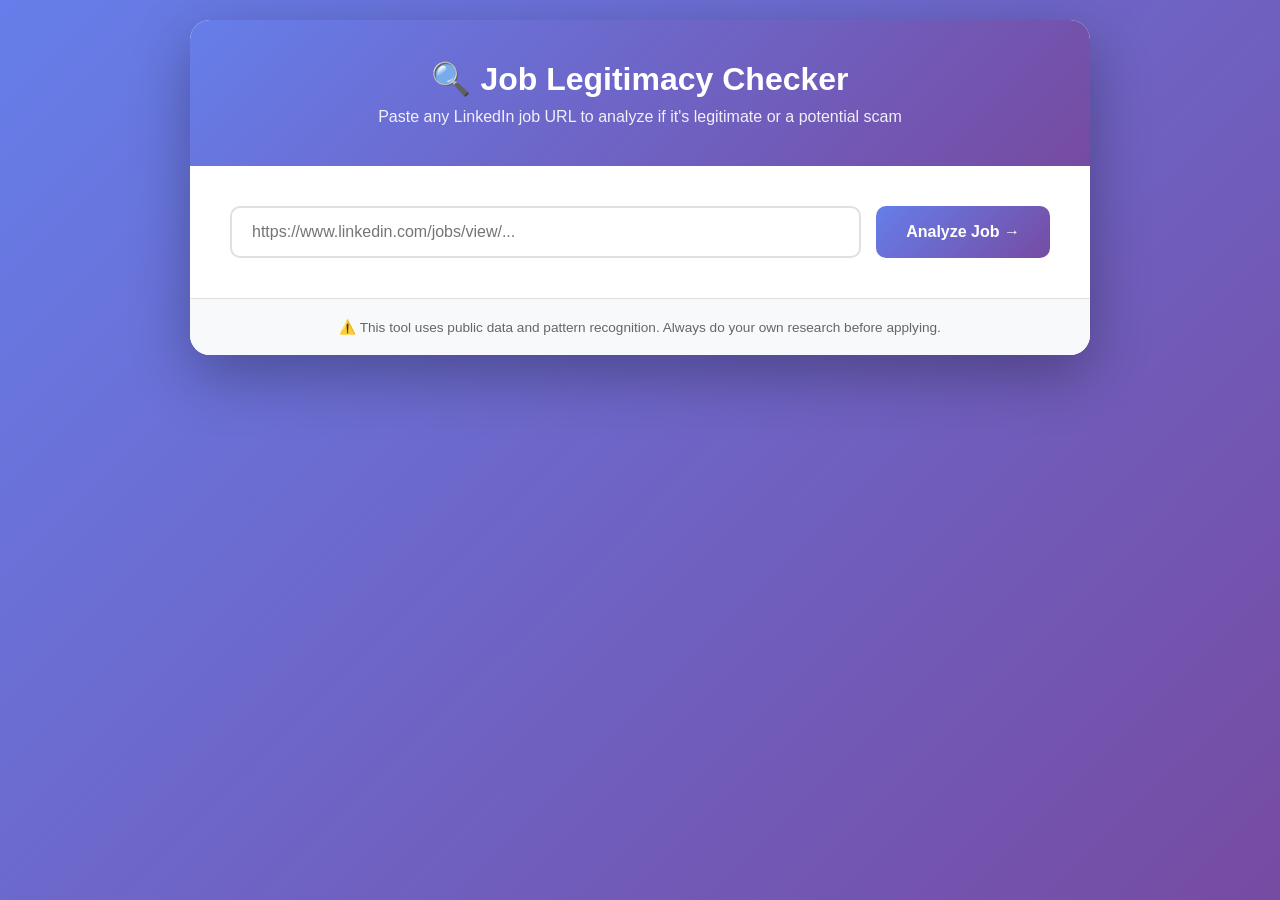
==== index.html @ 1036a0f9 "html" ====
<!DOCTYPE html>
<html lang="en">
<head>
    <meta charset="UTF-8">
    <meta name="viewport" content="width=device-width, initial-scale=1.0">
    <title>Job Legitimacy Checker | Protect Yourself from Scams</title>
    <link rel="stylesheet" href="style.css">
</head>
<body>
    <div class="container">
        <header>
            <h1>🔍 Job Legitimacy Checker</h1>
            <p>Paste any LinkedIn job URL to analyze if it's legitimate or a potential scam</p>
        </header>

        <div class="input-section">
            <input type="url" id="jobUrl" placeholder="https://www.linkedin.com/jobs/view/..." spellcheck="false">
            <button id="analyzeBtn">Analyze Job →</button>
        </div>

        <div id="loading" class="loading hidden">
            <div class="spinner"></div>
            <p>Analyzing job posting...</p>
        </div>

        <div id="results" class="results hidden"></div>

        <footer>
            <p>⚠️ This tool uses public data and pattern recognition. Always do your own research before applying.</p>
        </footer>
    </div>

    <script src="script.js"></script>
</body>
</html>
---- style.css ----
* {
    margin: 0;
    padding: 0;
    box-sizing: border-box;
}

body {
    font-family: -apple-system, BlinkMacSystemFont, 'Segoe UI', Roboto, 'Helvetica Neue', sans-serif;
    background: linear-gradient(135deg, #667eea 0%, #764ba2 100%);
    min-height: 100vh;
    padding: 20px;
}

.container {
    max-width: 900px;
    margin: 0 auto;
    background: white;
    border-radius: 20px;
    box-shadow: 0 20px 60px rgba(0,0,0,0.3);
    overflow: hidden;
}

header {
    background: linear-gradient(135deg, #667eea 0%, #764ba2 100%);
    color: white;
    padding: 40px;
    text-align: center;
}

header h1 {
    font-size: 2rem;
    margin-bottom: 10px;
}

header p {
    opacity: 0.9;
}

.input-section {
    padding: 40px;
    display: flex;
    gap: 15px;
    flex-wrap: wrap;
}

input {
    flex: 1;
    padding: 15px 20px;
    font-size: 1rem;
    border: 2px solid #e0e0e0;
    border-radius: 10px;
}

input:focus {
    outline: none;
    border-color: #667eea;
}

button {
    padding: 15px 30px;
    font-size: 1rem;
    font-weight: 600;
    background: linear-gradient(135deg, #667eea 0%, #764ba2 100%);
    color: white;
    border: none;
    border-radius: 10px;
    cursor: pointer;
}

button:hover {
    transform: translateY(-2px);
}

.loading {
    text-align: center;
    padding: 40px;
    display: none;
}

.spinner {
    width: 50px;
    height: 50px;
    border: 4px solid #f3f3f3;
    border-top: 4px solid #667eea;
    border-radius: 50%;
    animation: spin 1s linear infinite;
    margin: 0 auto 20px;
}

@keyframes spin {
    0% { transform: rotate(0deg); }
    100% { transform: rotate(360deg); }
}

.results {
    padding: 40px;
    border-top: 1px solid #e0e0e0;
    display: none;
}

.result-card {
    border-radius: 15px;
    padding: 20px;
    margin-bottom: 20px;
}

.trust-high {
    background: #d4edda;
    border-left: 5px solid #28a745;
    color: #155724;
}

.trust-medium {
    background: #fff3cd;
    border-left: 5px solid #ffc107;
    color: #856404;
}

.trust-low {
    background: #f8d7da;
    border-left: 5px solid #dc3545;
    color: #721c24;
}

.score-circle {
    width: 120px;
    height: 120px;
    border-radius: 50%;
    display: flex;
    align-items: center;
    justify-content: center;
    font-size: 2.5rem;
    font-weight: bold;
    margin: 20px auto;
    background: white;
    box-shadow: 0 5px 15px rgba(0,0,0,0.1);
}

.section {
    margin: 20px 0;
    padding: 15px;
    background: #f8f9fa;
    border-radius: 10px;
}

.section h3 {
    margin-bottom: 10px;
}

.flag-list {
    list-style: none;
    padding-left: 0;
}

.flag-list li {
    padding: 8px 0;
    border-bottom: 1px solid #e0e0e0;
}

.flag-list li:before {
    content: "⚠️ ";
    margin-right: 10px;
}

.reddit-post {
    padding: 10px;
    margin: 10px 0;
    background: white;
    border-radius: 8px;
    border: 1px solid #e0e0e0;
}

footer {
    background: #f8f9fa;
    padding: 20px;
    text-align: center;
    font-size: 0.85rem;
    color: #666;
    border-top: 1px solid #e0e0e0;
}

.hidden {
    display: none;
}

@media (max-width: 768px) {
    .input-section {
        flex-direction: column;
    }
    
    header h1 {
        font-size: 1.5rem;
    }
}
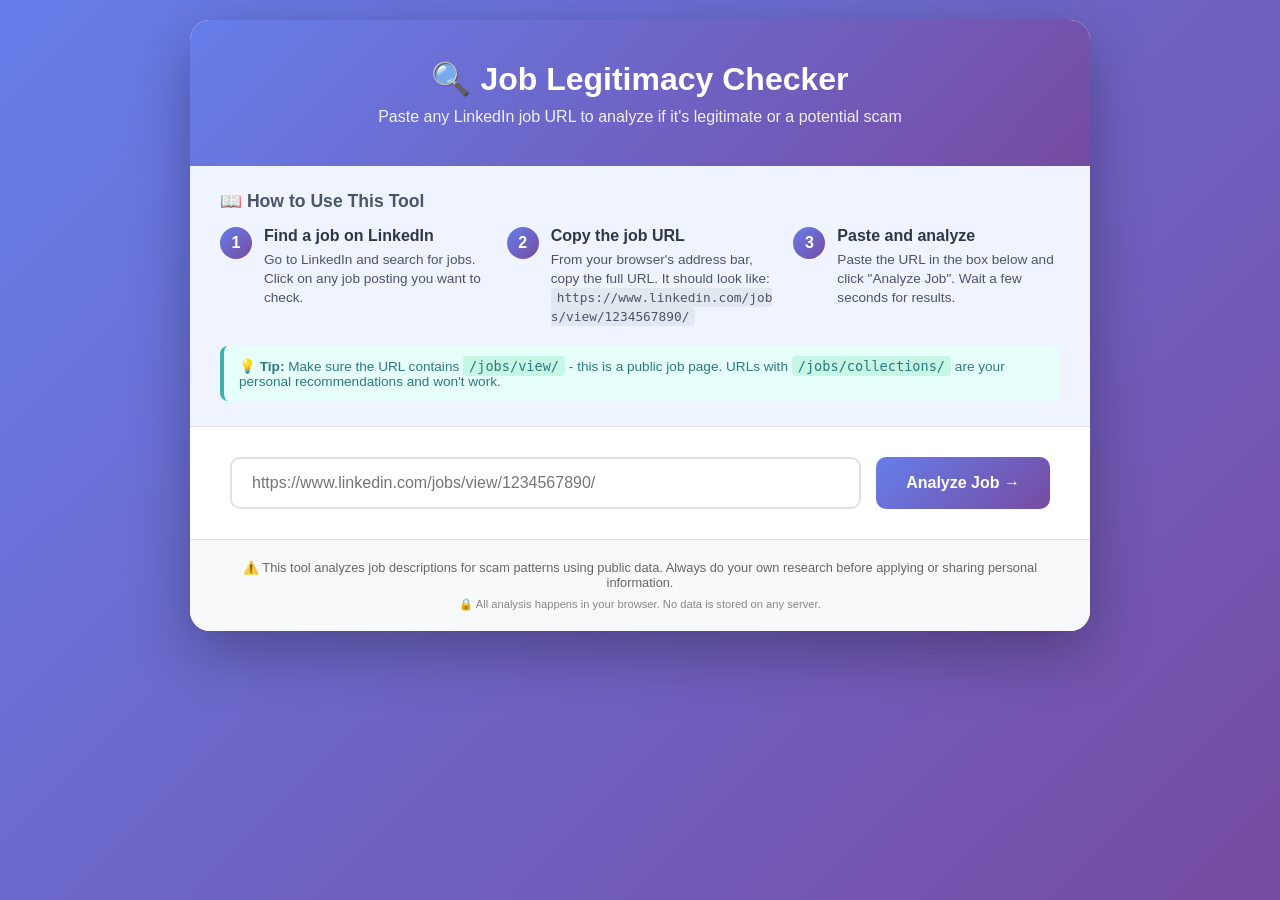
==== commit 49ce82db: "updated html" ====
--- a/index.html
+++ b/index.html
@@ -13,20 +13,55 @@
             <p>Paste any LinkedIn job URL to analyze if it's legitimate or a potential scam</p>
         </header>
 
+        <!-- INSTRUCTIONS SECTION - NEW -->
+        <div class="instructions">
+            <h3>📖 How to Use This Tool</h3>
+            <div class="steps">
+                <div class="step">
+                    <span class="step-number">1</span>
+                    <div class="step-content">
+                        <strong>Find a job on LinkedIn</strong>
+                        <p>Go to LinkedIn and search for jobs. Click on any job posting you want to check.</p>
+                    </div>
+                </div>
+                <div class="step">
+                    <span class="step-number">2</span>
+                    <div class="step-content">
+                        <strong>Copy the job URL</strong>
+                        <p>From your browser's address bar, copy the full URL. It should look like:<br>
+                        <code>https://www.linkedin.com/jobs/view/1234567890/</code></p>
+                    </div>
+                </div>
+                <div class="step">
+                    <span class="step-number">3</span>
+                    <div class="step-content">
+                        <strong>Paste and analyze</strong>
+                        <p>Paste the URL in the box below and click "Analyze Job". Wait a few seconds for results.</p>
+                    </div>
+                </div>
+            </div>
+            <div class="tip">
+                💡 <strong>Tip:</strong> Make sure the URL contains <code>/jobs/view/</code> - this is a public job page. 
+                URLs with <code>/jobs/collections/</code> are your personal recommendations and won't work.
+            </div>
+        </div>
+
         <div class="input-section">
-            <input type="url" id="jobUrl" placeholder="https://www.linkedin.com/jobs/view/..." spellcheck="false">
+            <input type="url" id="jobUrl" placeholder="https://www.linkedin.com/jobs/view/1234567890/" spellcheck="false">
             <button id="analyzeBtn">Analyze Job →</button>
         </div>
 
         <div id="loading" class="loading hidden">
             <div class="spinner"></div>
-            <p>Analyzing job posting...</p>
+            <p>Fetching job details and analyzing...</p>
+            <p class="small-text">This may take 10-15 seconds</p>
         </div>
 
         <div id="results" class="results hidden"></div>
 
         <footer>
-            <p>⚠️ This tool uses public data and pattern recognition. Always do your own research before applying.</p>
+            <p>⚠️ This tool analyzes job descriptions for scam patterns using public data. Always do your own research before applying or sharing personal information.</p>
+            <p class="small-text">🔒 All analysis happens in your browser. No data is stored on any server.</p>
         </footer>
     </div>
 
--- a/style.css
+++ b/style.css
@@ -36,8 +36,88 @@
     opacity: 0.9;
 }
 
+/* INSTRUCTIONS SECTION - NEW */
+.instructions {
+    background: #f0f4ff;
+    padding: 25px 30px;
+    border-bottom: 1px solid #e0e0e0;
+}
+
+.instructions h3 {
+    color: #4a5568;
+    margin-bottom: 15px;
+    font-size: 1.1rem;
+}
+
+.steps {
+    display: flex;
+    flex-wrap: wrap;
+    gap: 20px;
+    margin-bottom: 20px;
+}
+
+.step {
+    flex: 1;
+    min-width: 200px;
+    display: flex;
+    gap: 12px;
+    align-items: flex-start;
+}
+
+.step-number {
+    background: linear-gradient(135deg, #667eea 0%, #764ba2 100%);
+    color: white;
+    width: 32px;
+    height: 32px;
+    border-radius: 50%;
+    display: flex;
+    align-items: center;
+    justify-content: center;
+    font-weight: bold;
+    flex-shrink: 0;
+}
+
+.step-content {
+    flex: 1;
+}
+
+.step-content strong {
+    display: block;
+    margin-bottom: 5px;
+    color: #2d3748;
+}
+
+.step-content p {
+    color: #4a5568;
+    font-size: 0.85rem;
+    line-height: 1.4;
+}
+
+.step-content code {
+    background: #e2e8f0;
+    padding: 2px 6px;
+    border-radius: 4px;
+    font-size: 0.8rem;
+    word-break: break-all;
+}
+
+.tip {
+    background: #e6fffa;
+    border-left: 4px solid #38b2ac;
+    padding: 12px 15px;
+    border-radius: 8px;
+    font-size: 0.85rem;
+    color: #2c7a7b;
+}
+
+.tip code {
+    background: #c6f6e5;
+    padding: 2px 6px;
+    border-radius: 4px;
+}
+
 .input-section {
-    padding: 40px;
+    padding: 30px 40px;
     display: flex;
     gap: 15px;
     flex-wrap: wrap;
@@ -49,11 +129,13 @@
     font-size: 1rem;
     border: 2px solid #e0e0e0;
     border-radius: 10px;
+    transition: all 0.3s;
 }
 
 input:focus {
     outline: none;
     border-color: #667eea;
+    box-shadow: 0 0 0 3px rgba(102, 126, 234, 0.1);
 }
 
 button {
@@ -65,16 +147,17 @@
     border: none;
     border-radius: 10px;
     cursor: pointer;
+    transition: transform 0.2s, box-shadow 0.2s;
 }
 
 button:hover {
     transform: translateY(-2px);
+    box-shadow: 0 5px 15px rgba(102, 126, 234, 0.4);
 }
 
 .loading {
     text-align: center;
     padding: 40px;
-    display: none;
 }
 
 .spinner {
@@ -92,16 +175,27 @@
     100% { transform: rotate(360deg); }
 }
 
+.loading .small-text {
+    font-size: 0.8rem;
+    color: #666;
+    margin-top: 10px;
+}
+
 .results {
     padding: 40px;
     border-top: 1px solid #e0e0e0;
-    display: none;
 }
 
 .result-card {
     border-radius: 15px;
     padding: 20px;
     margin-bottom: 20px;
+    animation: slideIn 0.3s ease;
+}
+
+@keyframes slideIn {
+    from { opacity: 0; transform: translateX(-20px); }
+    to { opacity: 1; transform: translateX(0); }
 }
 
 .trust-high {
@@ -145,6 +239,7 @@
 
 .section h3 {
     margin-bottom: 10px;
+    color: #333;
 }
 
 .flag-list {
@@ -170,13 +265,28 @@
     border: 1px solid #e0e0e0;
 }
 
+.reddit-post a {
+    color: #667eea;
+    text-decoration: none;
+}
+
+.reddit-post a:hover {
+    text-decoration: underline;
+}
+
 footer {
     background: #f8f9fa;
-    padding: 20px;
+    padding: 20px 40px;
     text-align: center;
-    font-size: 0.85rem;
+    font-size: 0.8rem;
     color: #666;
     border-top: 1px solid #e0e0e0;
+}
+
+footer .small-text {
+    margin-top: 8px;
+    font-size: 0.7rem;
+    color: #888;
 }
 
 .hidden {
@@ -186,9 +296,27 @@
 @media (max-width: 768px) {
     .input-section {
         flex-direction: column;
+        padding: 20px;
     }
     
     header h1 {
         font-size: 1.5rem;
     }
+    
+    .results {
+        padding: 20px;
+    }
+    
+    .instructions {
+        padding: 20px;
+    }
+    
+    .steps {
+        flex-direction: column;
+        gap: 15px;
+    }
+    
+    .step {
+        min-width: auto;
+    }
 }
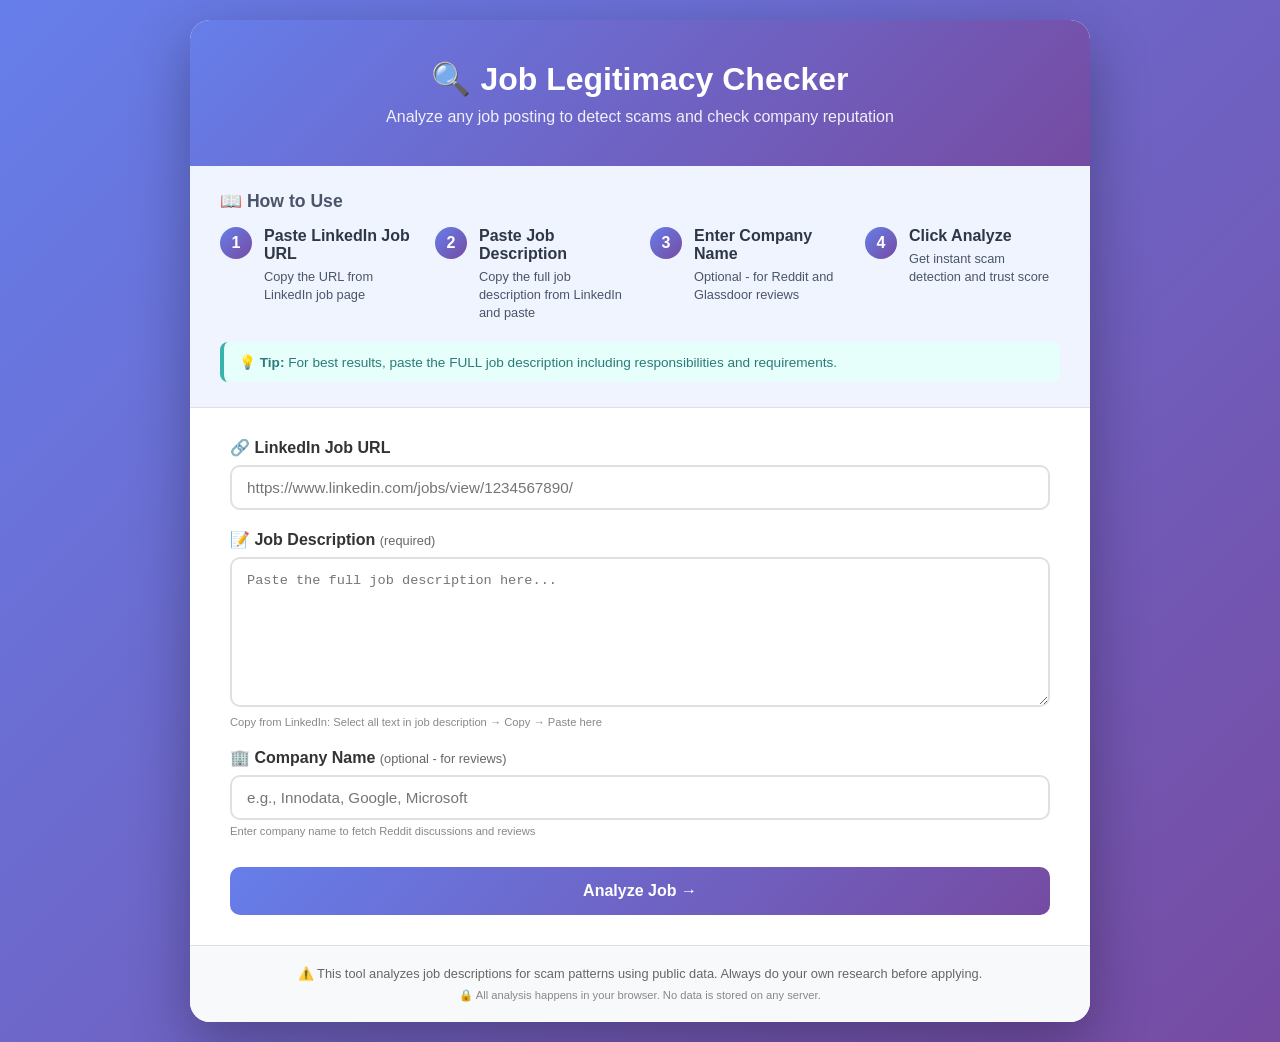
==== commit 7e54774a: "script update" ====
--- a/index.html
+++ b/index.html
@@ -10,57 +10,79 @@
     <div class="container">
         <header>
             <h1>🔍 Job Legitimacy Checker</h1>
-            <p>Paste any LinkedIn job URL to analyze if it's legitimate or a potential scam</p>
+            <p>Analyze any job posting to detect scams and check company reputation</p>
         </header>
 
-        <!-- INSTRUCTIONS SECTION - NEW -->
+        <!-- Instructions -->
         <div class="instructions">
-            <h3>📖 How to Use This Tool</h3>
+            <h3>📖 How to Use</h3>
             <div class="steps">
                 <div class="step">
                     <span class="step-number">1</span>
                     <div class="step-content">
-                        <strong>Find a job on LinkedIn</strong>
-                        <p>Go to LinkedIn and search for jobs. Click on any job posting you want to check.</p>
+                        <strong>Paste LinkedIn Job URL</strong>
+                        <p>Copy the URL from LinkedIn job page</p>
                     </div>
                 </div>
                 <div class="step">
                     <span class="step-number">2</span>
                     <div class="step-content">
-                        <strong>Copy the job URL</strong>
-                        <p>From your browser's address bar, copy the full URL. It should look like:<br>
-                        <code>https://www.linkedin.com/jobs/view/1234567890/</code></p>
+                        <strong>Paste Job Description</strong>
+                        <p>Copy the full job description from LinkedIn and paste</p>
                     </div>
                 </div>
                 <div class="step">
                     <span class="step-number">3</span>
                     <div class="step-content">
-                        <strong>Paste and analyze</strong>
-                        <p>Paste the URL in the box below and click "Analyze Job". Wait a few seconds for results.</p>
+                        <strong>Enter Company Name</strong>
+                        <p>Optional - for Reddit and Glassdoor reviews</p>
+                    </div>
+                </div>
+                <div class="step">
+                    <span class="step-number">4</span>
+                    <div class="step-content">
+                        <strong>Click Analyze</strong>
+                        <p>Get instant scam detection and trust score</p>
                     </div>
                 </div>
             </div>
             <div class="tip">
-                💡 <strong>Tip:</strong> Make sure the URL contains <code>/jobs/view/</code> - this is a public job page. 
-                URLs with <code>/jobs/collections/</code> are your personal recommendations and won't work.
+                💡 <strong>Tip:</strong> For best results, paste the FULL job description including responsibilities and requirements.
             </div>
         </div>
 
+        <!-- Input Form -->
         <div class="input-section">
-            <input type="url" id="jobUrl" placeholder="https://www.linkedin.com/jobs/view/1234567890/" spellcheck="false">
+            <div class="input-group">
+                <label>🔗 LinkedIn Job URL</label>
+                <input type="url" id="jobUrl" placeholder="https://www.linkedin.com/jobs/view/1234567890/" spellcheck="false">
+            </div>
+            
+            <div class="input-group">
+                <label>📝 Job Description <span>(required)</span></label>
+                <textarea id="jobDescription" rows="6" placeholder="Paste the full job description here..."></textarea>
+                <p class="hint">Copy from LinkedIn: Select all text in job description → Copy → Paste here</p>
+            </div>
+            
+            <div class="input-group">
+                <label>🏢 Company Name <span>(optional - for reviews)</span></label>
+                <input type="text" id="companyName" placeholder="e.g., Innodata, Google, Microsoft">
+                <p class="hint">Enter company name to fetch Reddit discussions and reviews</p>
+            </div>
+            
             <button id="analyzeBtn">Analyze Job →</button>
         </div>
 
         <div id="loading" class="loading hidden">
             <div class="spinner"></div>
-            <p>Fetching job details and analyzing...</p>
-            <p class="small-text">This may take 10-15 seconds</p>
+            <p>Analyzing job posting...</p>
+            <p class="small-text">Checking scam patterns and fetching company reputation</p>
         </div>
 
         <div id="results" class="results hidden"></div>
 
         <footer>
-            <p>⚠️ This tool analyzes job descriptions for scam patterns using public data. Always do your own research before applying or sharing personal information.</p>
+            <p>⚠️ This tool analyzes job descriptions for scam patterns using public data. Always do your own research before applying.</p>
             <p class="small-text">🔒 All analysis happens in your browser. No data is stored on any server.</p>
         </footer>
     </div>
--- a/style.css
+++ b/style.css
@@ -36,7 +36,7 @@
     opacity: 0.9;
 }
 
-/* INSTRUCTIONS SECTION - NEW */
+/* Instructions */
 .instructions {
     background: #f0f4ff;
     padding: 25px 30px;
@@ -58,7 +58,7 @@
 
 .step {
     flex: 1;
-    min-width: 200px;
+    min-width: 180px;
     display: flex;
     gap: 12px;
     align-items: flex-start;
@@ -77,10 +77,6 @@
     flex-shrink: 0;
 }
 
-.step-content {
-    flex: 1;
-}
-
 .step-content strong {
     display: block;
     margin-bottom: 5px;
@@ -89,16 +85,8 @@
 
 .step-content p {
     color: #4a5568;
-    font-size: 0.85rem;
+    font-size: 0.8rem;
     line-height: 1.4;
-}
-
-.step-content code {
-    background: #e2e8f0;
-    padding: 2px 6px;
-    border-radius: 4px;
-    font-size: 0.8rem;
-    word-break: break-all;
 }
 
 .tip {
@@ -110,36 +98,60 @@
     color: #2c7a7b;
 }
 
-.tip code {
-    background: #c6f6e5;
-    padding: 2px 6px;
-    border-radius: 4px;
-}
-
+/* Input Section */
 .input-section {
     padding: 30px 40px;
-    display: flex;
-    gap: 15px;
-    flex-wrap: wrap;
-}
-
-input {
-    flex: 1;
-    padding: 15px 20px;
-    font-size: 1rem;
+}
+
+.input-group {
+    margin-bottom: 20px;
+}
+
+.input-group label {
+    display: block;
+    font-weight: 600;
+    margin-bottom: 8px;
+    color: #333;
+}
+
+.input-group label span {
+    font-weight: normal;
+    font-size: 0.8rem;
+    color: #666;
+}
+
+.input-group input, .input-group textarea {
+    width: 100%;
+    padding: 12px 15px;
+    font-size: 0.95rem;
     border: 2px solid #e0e0e0;
     border-radius: 10px;
     transition: all 0.3s;
-}
-
-input:focus {
+    font-family: inherit;
+}
+
+.input-group input:focus, .input-group textarea:focus {
     outline: none;
     border-color: #667eea;
     box-shadow: 0 0 0 3px rgba(102, 126, 234, 0.1);
 }
 
+.input-group textarea {
+    resize: vertical;
+    font-family: monospace;
+    font-size: 0.85rem;
+    line-height: 1.5;
+}
+
+.hint {
+    font-size: 0.7rem;
+    color: #888;
+    margin-top: 5px;
+}
+
 button {
-    padding: 15px 30px;
+    width: 100%;
+    padding: 15px;
     font-size: 1rem;
     font-weight: 600;
     background: linear-gradient(135deg, #667eea 0%, #764ba2 100%);
@@ -148,6 +160,7 @@
     border-radius: 10px;
     cursor: pointer;
     transition: transform 0.2s, box-shadow 0.2s;
+    margin-top: 10px;
 }
 
 button:hover {
@@ -155,6 +168,7 @@
     box-shadow: 0 5px 15px rgba(102, 126, 234, 0.4);
 }
 
+/* Loading */
 .loading {
     text-align: center;
     padding: 40px;
@@ -181,6 +195,7 @@
     margin-top: 10px;
 }
 
+/* Results */
 .results {
     padding: 40px;
     border-top: 1px solid #e0e0e0;
@@ -274,6 +289,21 @@
     text-decoration: underline;
 }
 
+.glassdoor-link {
+    display: inline-block;
+    margin-top: 10px;
+    padding: 8px 15px;
+    background: #0b5b4f;
+    color: white;
+    text-decoration: none;
+    border-radius: 8px;
+    font-size: 0.85rem;
+}
+
+.glassdoor-link:hover {
+    background: #0a4a40;
+}
+
 footer {
     background: #f8f9fa;
     padding: 20px 40px;
@@ -295,16 +325,11 @@
 
 @media (max-width: 768px) {
     .input-section {
-        flex-direction: column;
         padding: 20px;
     }
     
     header h1 {
         font-size: 1.5rem;
-    }
-    
-    .results {
-        padding: 20px;
     }
     
     .instructions {
@@ -315,8 +340,4 @@
         flex-direction: column;
         gap: 15px;
     }
-    
-    .step {
-        min-width: auto;
-    }
 }
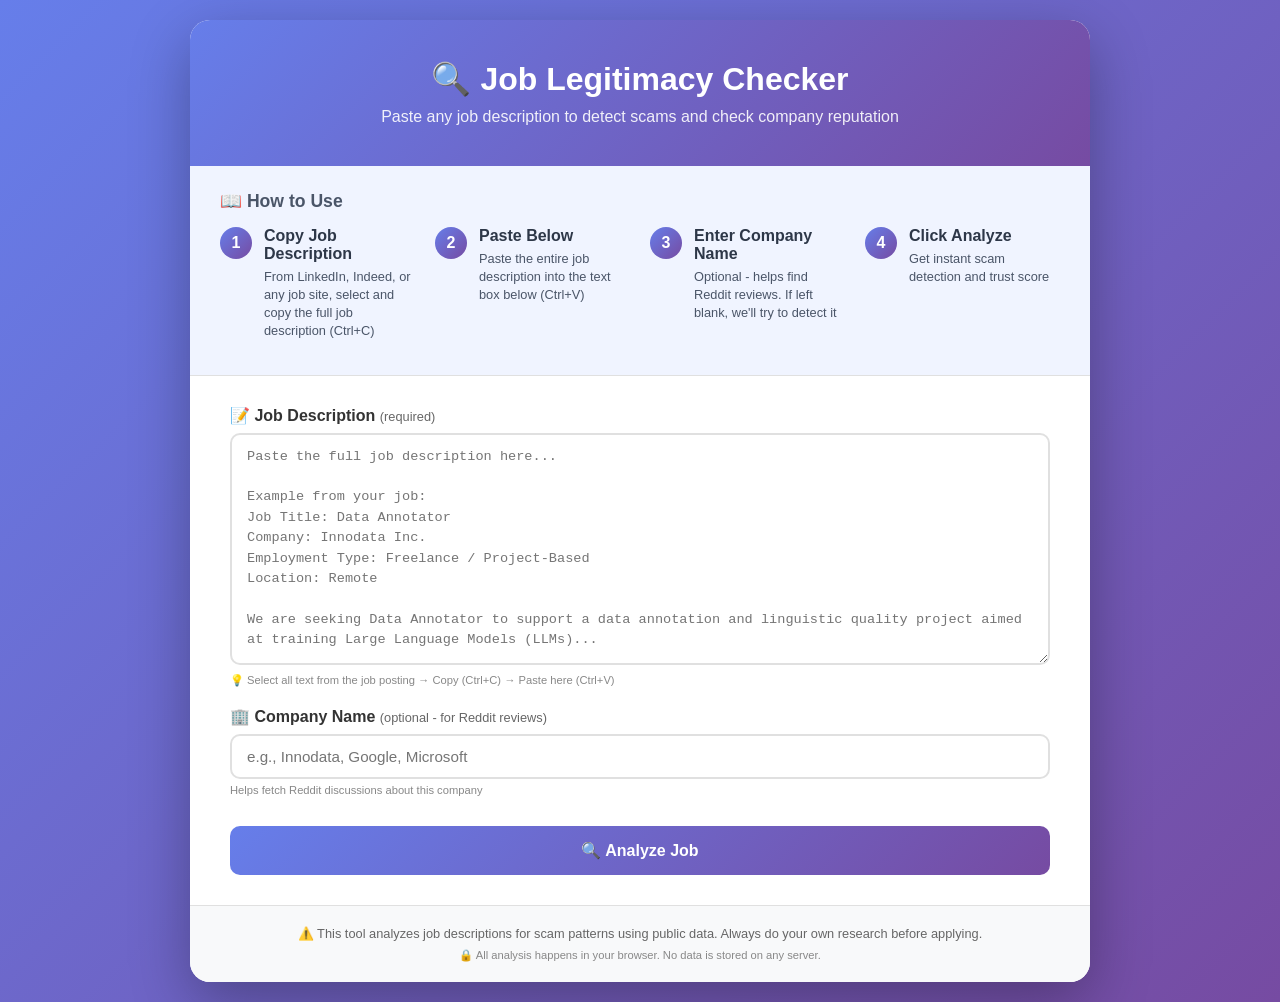
==== commit a13d900b: "script" ====
--- a/index.html
+++ b/index.html
@@ -10,7 +10,7 @@
     <div class="container">
         <header>
             <h1>🔍 Job Legitimacy Checker</h1>
-            <p>Analyze any job posting to detect scams and check company reputation</p>
+            <p>Paste any job description to detect scams and check company reputation</p>
         </header>
 
         <!-- Instructions -->
@@ -20,22 +20,22 @@
                 <div class="step">
                     <span class="step-number">1</span>
                     <div class="step-content">
-                        <strong>Paste LinkedIn Job URL</strong>
-                        <p>Copy the URL from LinkedIn job page</p>
+                        <strong>Copy Job Description</strong>
+                        <p>From LinkedIn, Indeed, or any job site, select and copy the full job description (Ctrl+C)</p>
                     </div>
                 </div>
                 <div class="step">
                     <span class="step-number">2</span>
                     <div class="step-content">
-                        <strong>Paste Job Description</strong>
-                        <p>Copy the full job description from LinkedIn and paste</p>
+                        <strong>Paste Below</strong>
+                        <p>Paste the entire job description into the text box below (Ctrl+V)</p>
                     </div>
                 </div>
                 <div class="step">
                     <span class="step-number">3</span>
                     <div class="step-content">
                         <strong>Enter Company Name</strong>
-                        <p>Optional - for Reddit and Glassdoor reviews</p>
+                        <p>Optional - helps find Reddit reviews. If left blank, we'll try to detect it</p>
                     </div>
                 </div>
                 <div class="step">
@@ -46,36 +46,28 @@
                     </div>
                 </div>
             </div>
-            <div class="tip">
-                💡 <strong>Tip:</strong> For best results, paste the FULL job description including responsibilities and requirements.
-            </div>
         </div>
 
         <!-- Input Form -->
         <div class="input-section">
             <div class="input-group">
-                <label>🔗 LinkedIn Job URL</label>
-                <input type="url" id="jobUrl" placeholder="https://www.linkedin.com/jobs/view/1234567890/" spellcheck="false">
+                <label>📝 Job Description <span>(required)</span></label>
+                <textarea id="jobDescription" rows="10" placeholder="Paste the full job description here...&#10;&#10;Example from your job:&#10;Job Title: Data Annotator&#10;Company: Innodata Inc.&#10;Employment Type: Freelance / Project-Based&#10;Location: Remote&#10;&#10;We are seeking Data Annotator to support a data annotation and linguistic quality project aimed at training Large Language Models (LLMs)..."></textarea>
+                <p class="hint">💡 Select all text from the job posting → Copy (Ctrl+C) → Paste here (Ctrl+V)</p>
             </div>
             
             <div class="input-group">
-                <label>📝 Job Description <span>(required)</span></label>
-                <textarea id="jobDescription" rows="6" placeholder="Paste the full job description here..."></textarea>
-                <p class="hint">Copy from LinkedIn: Select all text in job description → Copy → Paste here</p>
+                <label>🏢 Company Name <span>(optional - for Reddit reviews)</span></label>
+                <input type="text" id="companyName" placeholder="e.g., Innodata, Google, Microsoft">
+                <p class="hint">Helps fetch Reddit discussions about this company</p>
             </div>
             
-            <div class="input-group">
-                <label>🏢 Company Name <span>(optional - for reviews)</span></label>
-                <input type="text" id="companyName" placeholder="e.g., Innodata, Google, Microsoft">
-                <p class="hint">Enter company name to fetch Reddit discussions and reviews</p>
-            </div>
-            
-            <button id="analyzeBtn">Analyze Job →</button>
+            <button id="analyzeBtn">🔍 Analyze Job</button>
         </div>
 
         <div id="loading" class="loading hidden">
             <div class="spinner"></div>
-            <p>Analyzing job posting...</p>
+            <p>Analyzing job description...</p>
             <p class="small-text">Checking scam patterns and fetching company reputation</p>
         </div>
 
--- a/style.css
+++ b/style.css
@@ -36,7 +36,6 @@
     opacity: 0.9;
 }
 
-/* Instructions */
 .instructions {
     background: #f0f4ff;
     padding: 25px 30px;
@@ -53,7 +52,7 @@
     display: flex;
     flex-wrap: wrap;
     gap: 20px;
-    margin-bottom: 20px;
+    margin-bottom: 10px;
 }
 
 .step {
@@ -89,16 +88,6 @@
     line-height: 1.4;
 }
 
-.tip {
-    background: #e6fffa;
-    border-left: 4px solid #38b2ac;
-    padding: 12px 15px;
-    border-radius: 8px;
-    font-size: 0.85rem;
-    color: #2c7a7b;
-}
-
-/* Input Section */
 .input-section {
     padding: 30px 40px;
 }
@@ -168,10 +157,10 @@
     box-shadow: 0 5px 15px rgba(102, 126, 234, 0.4);
 }
 
-/* Loading */
 .loading {
     text-align: center;
     padding: 40px;
+    display: none;
 }
 
 .spinner {
@@ -195,10 +184,10 @@
     margin-top: 10px;
 }
 
-/* Results */
 .results {
     padding: 40px;
     border-top: 1px solid #e0e0e0;
+    display: none;
 }
 
 .result-card {
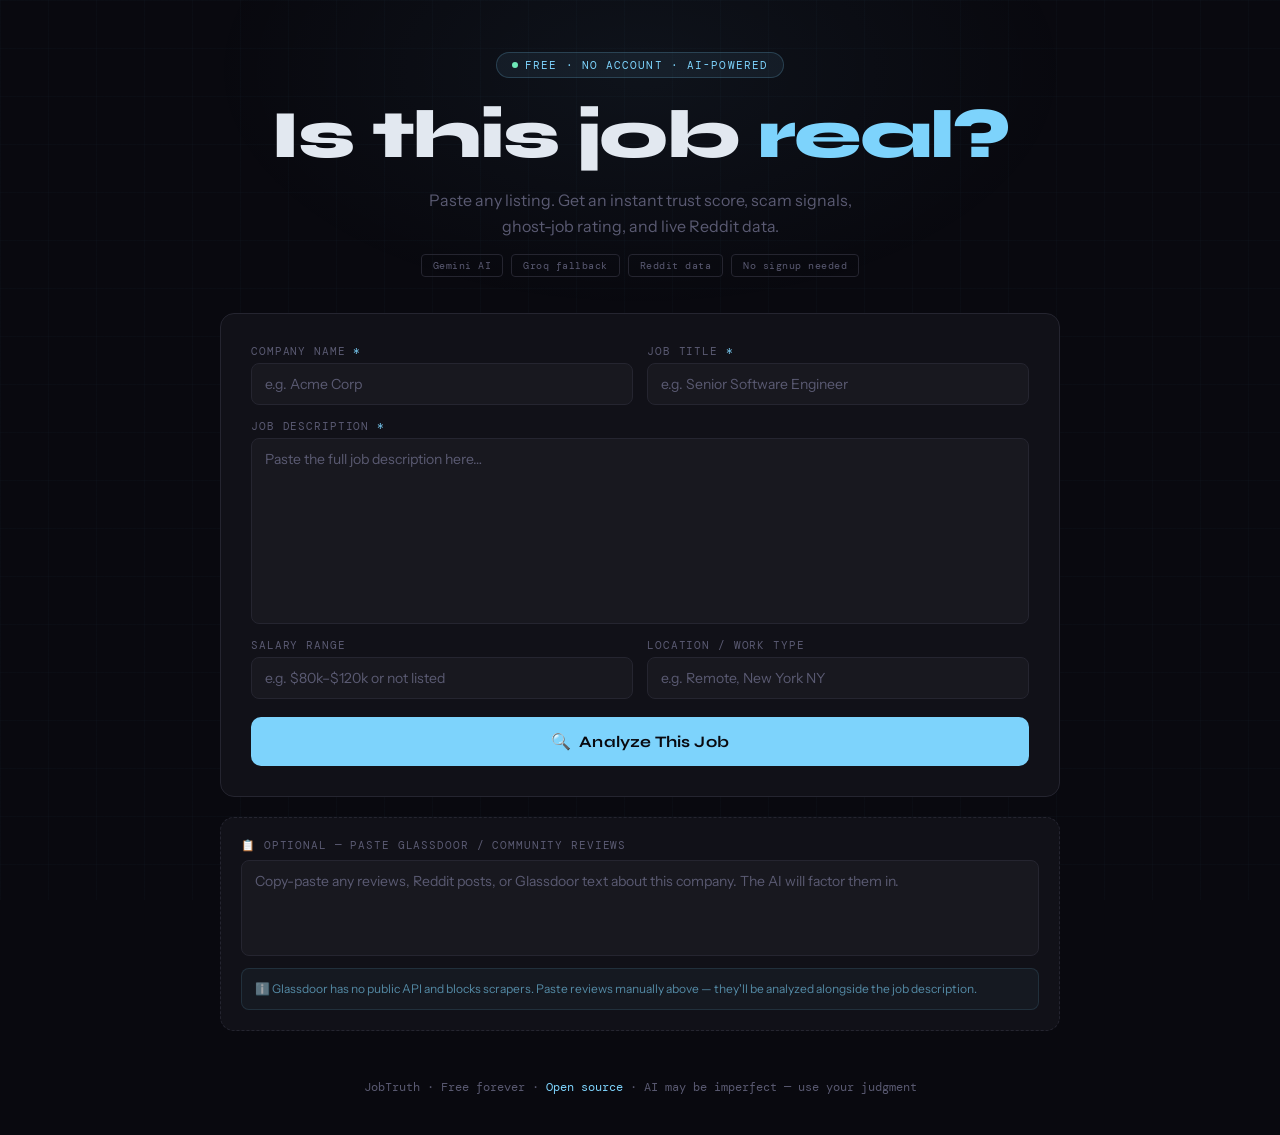
==== commit 33aa65ed: "Update" ====
--- a/index.html
+++ b/index.html
@@ -1,84 +1,783 @@
 <!DOCTYPE html>
 <html lang="en">
 <head>
-    <meta charset="UTF-8">
-    <meta name="viewport" content="width=device-width, initial-scale=1.0">
-    <title>Job Legitimacy Checker | Protect Yourself from Scams</title>
-    <link rel="stylesheet" href="style.css">
+<meta charset="UTF-8">
+<meta name="viewport" content="width=device-width, initial-scale=1.0">
+<title>JobTruth — Is This Job Real?</title>
+<meta name="description" content="Free AI-powered job legitimacy checker. Detect scams, ghost jobs, and shady companies instantly.">
+<link rel="preconnect" href="https://fonts.googleapis.com">
+<link rel="preconnect" href="https://fonts.gstatic.com" crossorigin>
+<link href="https://fonts.googleapis.com/css2?family=Syne:wght@400;600;700;800&family=DM+Mono:ital,wght@0,400;0,500;1,400&family=Instrument+Sans:ital,wght@0,400;0,500;0,600;1,400&display=swap" rel="stylesheet">
+<style>
+:root {
+  --bg:       #09090f;
+  --surf:     #111118;
+  --surf2:    #18181f;
+  --border:   #252530;
+  --accent:   #7dd3fc;   /* sky blue */
+  --green:    #6ee7b7;
+  --warn:     #fbbf24;
+  --danger:   #f87171;
+  --text:     #e2e8f0;
+  --muted:    #5a5a72;
+  --radius:   14px;
+}
+
+*{box-sizing:border-box;margin:0;padding:0;}
+
+body{
+  font-family:'Instrument Sans',sans-serif;
+  background:var(--bg);
+  color:var(--text);
+  min-height:100vh;
+  overflow-x:hidden;
+}
+
+/* ── Background ── */
+body::before{
+  content:'';position:fixed;inset:0;
+  background-image:
+    linear-gradient(rgba(125,211,252,.025) 1px,transparent 1px),
+    linear-gradient(90deg,rgba(125,211,252,.025) 1px,transparent 1px);
+  background-size:48px 48px;pointer-events:none;z-index:0;
+}
+body::after{
+  content:'';position:fixed;top:-20%;left:50%;transform:translateX(-50%);
+  width:900px;height:500px;
+  background:radial-gradient(ellipse,rgba(125,211,252,.05) 0%,transparent 68%);
+  pointer-events:none;z-index:0;
+}
+
+.wrap{max-width:880px;margin:0 auto;padding:0 20px;position:relative;z-index:1;}
+
+/* ── Header ── */
+header{padding:52px 0 36px;text-align:center;}
+
+.eyebrow{
+  display:inline-flex;align-items:center;gap:7px;
+  background:rgba(125,211,252,.07);border:1px solid rgba(125,211,252,.2);
+  border-radius:100px;padding:5px 15px;
+  font-family:'DM Mono',monospace;font-size:11px;
+  color:var(--accent);letter-spacing:.1em;text-transform:uppercase;
+  margin-bottom:22px;
+}
+.eyebrow-dot{width:6px;height:6px;border-radius:50%;background:var(--green);
+  animation:blink 2s ease-in-out infinite;}
+@keyframes blink{0%,100%{opacity:1;}50%{opacity:.25;}}
+
+h1{
+  font-family:'Syne',sans-serif;font-size:clamp(38px,6vw,68px);
+  font-weight:800;letter-spacing:-.03em;line-height:1.04;margin-bottom:16px;
+}
+h1 em{font-style:normal;color:var(--accent);}
+
+.tagline{color:var(--muted);font-size:16px;max-width:460px;margin:0 auto 14px;line-height:1.65;}
+
+.pills{display:flex;justify-content:center;gap:8px;flex-wrap:wrap;margin-top:10px;}
+.pill{
+  font-family:'DM Mono',monospace;font-size:10px;letter-spacing:.05em;
+  color:var(--muted);padding:4px 11px;border:1px solid var(--border);border-radius:4px;
+}
+
+/* ── Form card ── */
+.card{
+  background:var(--surf);border:1px solid var(--border);
+  border-radius:var(--radius);padding:30px;margin-bottom:20px;
+}
+
+.form-grid{display:grid;grid-template-columns:1fr 1fr;gap:14px;margin-bottom:14px;}
+@media(max-width:580px){.form-grid{grid-template-columns:1fr;}}
+.full{grid-column:1/-1;}
+
+.field{display:flex;flex-direction:column;gap:5px;}
+label{
+  font-family:'DM Mono',monospace;font-size:11px;
+  text-transform:uppercase;letter-spacing:.08em;color:var(--muted);
+}
+label span{color:var(--accent);}
+
+input,textarea,select{
+  background:var(--surf2);border:1px solid var(--border);
+  border-radius:8px;color:var(--text);
+  font-family:'Instrument Sans',sans-serif;font-size:14px;
+  padding:11px 13px;outline:none;width:100%;resize:none;
+  transition:border-color .18s,box-shadow .18s;
+}
+input:focus,textarea:focus{
+  border-color:var(--accent);box-shadow:0 0 0 3px rgba(125,211,252,.1);
+}
+input::placeholder,textarea::placeholder{color:var(--muted);}
+
+/* ── Submit ── */
+.btn{
+  width:100%;padding:15px;margin-top:18px;
+  background:var(--accent);color:#09090f;
+  border:none;border-radius:10px;
+  font-family:'Syne',sans-serif;font-size:16px;font-weight:700;
+  letter-spacing:.01em;cursor:pointer;
+  display:flex;align-items:center;justify-content:center;gap:8px;
+  transition:transform .15s,box-shadow .15s,opacity .15s;
+}
+.btn:hover{transform:translateY(-2px);box-shadow:0 10px 36px rgba(125,211,252,.22);}
+.btn:active{transform:translateY(0);}
+.btn:disabled{opacity:.45;cursor:not-allowed;transform:none;box-shadow:none;}
+
+/* ── Error ── */
+.error{
+  background:rgba(248,113,113,.06);border:1px solid rgba(248,113,113,.22);
+  border-radius:8px;padding:11px 14px;font-size:13px;color:var(--danger);
+  margin-top:12px;display:none;
+}
+.error.show{display:block;}
+
+/* ── Optional paste ── */
+.opt-card{
+  background:var(--surf);border:1px dashed var(--border);
+  border-radius:var(--radius);padding:20px;margin-bottom:20px;
+}
+.opt-label{
+  font-family:'DM Mono',monospace;font-size:11px;text-transform:uppercase;
+  letter-spacing:.08em;color:var(--muted);margin-bottom:8px;
+}
+.gd-note{
+  background:rgba(125,211,252,.04);border:1px solid rgba(125,211,252,.12);
+  border-radius:8px;padding:11px 13px;font-size:12px;color:#7dd3fc99;
+  line-height:1.55;margin-top:8px;
+}
+
+/* ── Loading ── */
+.loading{
+  display:none;text-align:center;
+  background:var(--surf);border:1px solid var(--border);
+  border-radius:var(--radius);padding:48px 32px;margin-bottom:20px;
+}
+.loading.show{display:block;}
+
+.spinner{
+  width:38px;height:38px;
+  border:2px solid var(--border);border-top-color:var(--accent);
+  border-radius:50%;animation:spin .75s linear infinite;
+  margin:0 auto 14px;
+}
+@keyframes spin{to{transform:rotate(360deg);}}
+
+.load-title{font-family:'Syne',sans-serif;font-size:17px;font-weight:600;margin-bottom:4px;}
+.load-sub{font-size:13px;color:var(--muted);margin-bottom:20px;}
+
+.steps{display:flex;flex-direction:column;gap:7px;max-width:300px;margin:0 auto;}
+.step{
+  display:flex;align-items:center;gap:9px;
+  font-family:'DM Mono',monospace;font-size:12px;color:var(--muted);
+  padding:6px 12px;border-radius:6px;transition:all .3s;
+}
+.step.active{color:var(--accent);background:rgba(125,211,252,.06);}
+.step.done{color:var(--border);}
+.step-ic{width:14px;text-align:center;}
+
+/* ── Results ── */
+.results{display:none;}
+.results.show{display:block;}
+
+/* Trust hero */
+.trust-hero{
+  background:var(--surf);border:1px solid var(--border);
+  border-radius:var(--radius);padding:30px;
+  display:flex;align-items:center;gap:30px;
+  margin-bottom:14px;flex-wrap:wrap;
+}
+
+.ring-wrap{position:relative;width:118px;height:118px;flex-shrink:0;}
+.ring-wrap svg{transform:rotate(-90deg);width:118px;height:118px;}
+.ring-track{fill:none;stroke:var(--surf2);stroke-width:8;}
+.ring-fill{fill:none;stroke-width:8;stroke-linecap:round;
+  stroke-dasharray:326.7;stroke-dashoffset:326.7;
+  transition:stroke-dashoffset 1.2s cubic-bezier(.4,0,.2,1),stroke .4s;}
+.ring-label{
+  position:absolute;inset:0;display:flex;flex-direction:column;
+  align-items:center;justify-content:center;
+}
+.ring-num{font-family:'Syne',sans-serif;font-size:30px;font-weight:800;line-height:1;}
+.ring-sub{font-family:'DM Mono',monospace;font-size:11px;color:var(--muted);}
+
+.trust-body{flex:1;min-width:200px;}
+.src-badge{
+  display:inline-flex;align-items:center;gap:5px;
+  font-family:'DM Mono',monospace;font-size:10px;color:var(--muted);
+  padding:3px 9px;border:1px solid var(--border);border-radius:4px;margin-bottom:12px;
+}
+.src-dot{width:5px;height:5px;border-radius:50%;}
+.dot-gemini{background:#4285f4;}
+.dot-groq{background:#f26522;}
+.dot-offline{background:var(--muted);}
+
+.verdict{font-family:'Syne',sans-serif;font-size:22px;font-weight:700;margin-bottom:6px;}
+.verdict-sub{font-size:14px;color:var(--muted);line-height:1.55;margin-bottom:14px;}
+
+.tags{display:flex;flex-wrap:wrap;gap:7px;}
+.tag{
+  font-family:'DM Mono',monospace;font-size:11px;
+  padding:5px 12px;border-radius:100px;border:1px solid;
+}
+.tag-g{border-color:rgba(110,231,183,.35);color:var(--green);background:rgba(110,231,183,.06);}
+.tag-y{border-color:rgba(251,191,36,.35);color:var(--warn);background:rgba(251,191,36,.06);}
+.tag-r{border-color:rgba(248,113,113,.35);color:var(--danger);background:rgba(248,113,113,.06);}
+
+/* 2-col grid */
+.grid2{display:grid;grid-template-columns:1fr 1fr;gap:14px;margin-bottom:14px;}
+@media(max-width:580px){.grid2{grid-template-columns:1fr;}}
+
+.acard{background:var(--surf);border:1px solid var(--border);border-radius:12px;padding:20px;}
+.acard-head{display:flex;align-items:center;gap:9px;margin-bottom:14px;}
+.acard-icon{width:30px;height:30px;border-radius:8px;display:flex;align-items:center;justify-content:center;font-size:15px;}
+.ic-r{background:rgba(248,113,113,.1);}
+.ic-y{background:rgba(251,191,36,.1);}
+.ic-g{background:rgba(110,231,183,.1);}
+.ic-b{background:rgba(125,211,252,.1);}
+.acard-title{font-family:'Syne',sans-serif;font-size:14px;font-weight:600;}
+
+.sigs{list-style:none;display:flex;flex-direction:column;gap:8px;}
+.sig{display:flex;gap:8px;font-size:13px;line-height:1.45;align-items:flex-start;}
+.sdot{width:6px;height:6px;border-radius:50%;margin-top:5px;flex-shrink:0;}
+.sdot-r{background:var(--danger);}
+.sdot-y{background:var(--warn);}
+.sdot-g{background:var(--green);}
+.sdot-n{background:var(--muted);}
+
+.mini-num{font-family:'DM Mono',monospace;font-size:28px;font-weight:500;margin-bottom:4px;}
+.bar-wrap{height:4px;background:var(--surf2);border-radius:2px;overflow:hidden;margin-bottom:8px;}
+.bar-fill{height:100%;border-radius:2px;transition:width .9s ease;}
+.bar-g{background:var(--green);}
+.bar-y{background:var(--warn);}
+.bar-r{background:var(--danger);}
+.mini-lbl{font-size:12px;color:var(--muted);}
+
+/* Community section */
+.community{background:var(--surf);border:1px solid var(--border);border-radius:12px;padding:20px;margin-bottom:14px;}
+.sec-title{font-family:'Syne',sans-serif;font-size:16px;font-weight:700;margin-bottom:14px;display:flex;align-items:center;gap:8px;}
+
+.tabs{display:flex;gap:4px;background:var(--surf2);border-radius:8px;padding:4px;width:fit-content;margin-bottom:14px;}
+.tab{
+  padding:6px 16px;border-radius:6px;
+  font-family:'DM Mono',monospace;font-size:12px;
+  cursor:pointer;transition:all .2s;color:var(--muted);
+  border:none;background:none;
+}
+.tab.on{background:var(--surf);color:var(--text);border:1px solid var(--border);}
+
+.tab-body{display:none;}
+.tab-body.on{display:block;}
+
+.posts{display:flex;flex-direction:column;gap:9px;}
+.post{background:var(--surf2);border:1px solid var(--border);border-radius:8px;padding:12px 14px;}
+.post-meta{display:flex;align-items:center;gap:7px;margin-bottom:5px;}
+.post-src{font-family:'DM Mono',monospace;font-size:10px;color:var(--muted);}
+.badge{font-size:10px;padding:2px 8px;border-radius:100px;font-family:'DM Mono',monospace;}
+.badge-g{background:rgba(110,231,183,.1);color:var(--green);}
+.badge-r{background:rgba(248,113,113,.1);color:var(--danger);}
+.badge-n{background:rgba(90,90,114,.1);color:var(--muted);}
+.post-title{font-size:13px;line-height:1.4;margin-bottom:3px;}
+.post-snip{font-size:12px;color:var(--muted);line-height:1.4;}
+.post-link{font-size:11px;color:var(--accent);text-decoration:none;font-family:'DM Mono',monospace;display:inline-block;margin-top:4px;}
+
+/* Reset btn */
+.reset-btn{
+  background:none;border:1px solid var(--border);color:var(--muted);
+  padding:9px 22px;border-radius:8px;cursor:pointer;
+  font-family:'DM Mono',monospace;font-size:12px;
+  transition:border-color .2s,color .2s;
+}
+.reset-btn:hover{border-color:var(--accent);color:var(--text);}
+
+footer{text-align:center;padding:28px 0 40px;font-size:12px;color:var(--muted);font-family:'DM Mono',monospace;}
+footer a{color:var(--accent);text-decoration:none;}
+</style>
 </head>
 <body>
-    <div class="container">
-        <header>
-            <h1>🔍 Job Legitimacy Checker</h1>
-            <p>Paste any job description to detect scams and check company reputation</p>
-        </header>
-
-        <!-- Instructions -->
-        <div class="instructions">
-            <h3>📖 How to Use</h3>
-            <div class="steps">
-                <div class="step">
-                    <span class="step-number">1</span>
-                    <div class="step-content">
-                        <strong>Copy Job Description</strong>
-                        <p>From LinkedIn, Indeed, or any job site, select and copy the full job description (Ctrl+C)</p>
-                    </div>
-                </div>
-                <div class="step">
-                    <span class="step-number">2</span>
-                    <div class="step-content">
-                        <strong>Paste Below</strong>
-                        <p>Paste the entire job description into the text box below (Ctrl+V)</p>
-                    </div>
-                </div>
-                <div class="step">
-                    <span class="step-number">3</span>
-                    <div class="step-content">
-                        <strong>Enter Company Name</strong>
-                        <p>Optional - helps find Reddit reviews. If left blank, we'll try to detect it</p>
-                    </div>
-                </div>
-                <div class="step">
-                    <span class="step-number">4</span>
-                    <div class="step-content">
-                        <strong>Click Analyze</strong>
-                        <p>Get instant scam detection and trust score</p>
-                    </div>
-                </div>
-            </div>
+
+<div class="wrap">
+
+  <!-- HEADER -->
+  <header>
+    <div class="eyebrow"><span class="eyebrow-dot"></span>Free · No account · AI-powered</div>
+    <h1>Is this job <em>real?</em></h1>
+    <p class="tagline">Paste any listing. Get an instant trust score, scam signals, ghost-job rating, and live Reddit data.</p>
+    <div class="pills">
+      <span class="pill">Gemini AI</span>
+      <span class="pill">Groq fallback</span>
+      <span class="pill">Reddit data</span>
+      <span class="pill">No signup needed</span>
+    </div>
+  </header>
+
+  <!-- FORM -->
+  <div class="card">
+    <div class="form-grid">
+      <div class="field">
+        <label>Company Name <span>*</span></label>
+        <input id="co" type="text" placeholder="e.g. Acme Corp" autocomplete="off">
+      </div>
+      <div class="field">
+        <label>Job Title <span>*</span></label>
+        <input id="jt" type="text" placeholder="e.g. Senior Software Engineer">
+      </div>
+      <div class="field full">
+        <label>Job Description <span>*</span></label>
+        <textarea id="jd" rows="9" placeholder="Paste the full job description here…"></textarea>
+      </div>
+      <div class="field">
+        <label>Salary Range</label>
+        <input id="sal" type="text" placeholder="e.g. $80k–$120k or not listed">
+      </div>
+      <div class="field">
+        <label>Location / Work Type</label>
+        <input id="loc" type="text" placeholder="e.g. Remote, New York NY">
+      </div>
+    </div>
+    <div id="err" class="error"></div>
+    <button class="btn" id="analyzeBtn" onclick="run()">
+      <span>🔍</span> Analyze This Job
+    </button>
+  </div>
+
+  <!-- OPTIONAL PASTE -->
+  <div class="opt-card">
+    <div class="opt-label">📋 Optional — paste Glassdoor / community reviews</div>
+    <textarea id="extra" rows="4" placeholder="Copy-paste any reviews, Reddit posts, or Glassdoor text about this company. The AI will factor them in."></textarea>
+    <div class="gd-note">ℹ️ Glassdoor has no public API and blocks scrapers. Paste reviews manually above — they'll be analyzed alongside the job description.</div>
+  </div>
+
+  <!-- LOADING -->
+  <div class="loading" id="loading">
+    <div class="spinner"></div>
+    <div class="load-title">Investigating<span id="dots"></span></div>
+    <div class="load-sub">Cross-referencing AI + community data</div>
+    <div class="steps">
+      <div class="step" id="s-reddit"><span class="step-ic">⏳</span>Fetching Reddit posts</div>
+      <div class="step" id="s-ai"><span class="step-ic">⏳</span>Running AI analysis</div>
+      <div class="step" id="s-score"><span class="step-ic">⏳</span>Calculating trust score</div>
+    </div>
+  </div>
+
+  <!-- RESULTS -->
+  <div class="results" id="results">
+
+    <!-- Trust hero -->
+    <div class="trust-hero">
+      <div class="ring-wrap">
+        <svg viewBox="0 0 118 118">
+          <circle class="ring-track" cx="59" cy="59" r="51"/>
+          <circle class="ring-fill" id="arc" cx="59" cy="59" r="51"/>
+        </svg>
+        <div class="ring-label">
+          <div class="ring-num" id="rNum">—</div>
+          <div class="ring-sub">/ 100</div>
         </div>
-
-        <!-- Input Form -->
-        <div class="input-section">
-            <div class="input-group">
-                <label>📝 Job Description <span>(required)</span></label>
-                <textarea id="jobDescription" rows="10" placeholder="Paste the full job description here...&#10;&#10;Example from your job:&#10;Job Title: Data Annotator&#10;Company: Innodata Inc.&#10;Employment Type: Freelance / Project-Based&#10;Location: Remote&#10;&#10;We are seeking Data Annotator to support a data annotation and linguistic quality project aimed at training Large Language Models (LLMs)..."></textarea>
-                <p class="hint">💡 Select all text from the job posting → Copy (Ctrl+C) → Paste here (Ctrl+V)</p>
-            </div>
-            
-            <div class="input-group">
-                <label>🏢 Company Name <span>(optional - for Reddit reviews)</span></label>
-                <input type="text" id="companyName" placeholder="e.g., Innodata, Google, Microsoft">
-                <p class="hint">Helps fetch Reddit discussions about this company</p>
-            </div>
-            
-            <button id="analyzeBtn">🔍 Analyze Job</button>
+      </div>
+      <div class="trust-body">
+        <div class="src-badge"><span class="src-dot" id="srcDot"></span><span id="srcLbl"></span></div>
+        <div class="verdict" id="verdict">—</div>
+        <div class="verdict-sub" id="verdictSub">—</div>
+        <div class="tags" id="tags"></div>
+      </div>
+    </div>
+
+    <!-- 4-card grid -->
+    <div class="grid2">
+      <div class="acard">
+        <div class="acard-head"><div class="acard-icon ic-r">🚩</div><div class="acard-title">Scam Signals</div></div>
+        <ul class="sigs" id="scamSigs"></ul>
+      </div>
+      <div class="acard">
+        <div class="acard-head"><div class="acard-icon ic-y">👻</div><div class="acard-title">Ghost Job Score</div></div>
+        <div class="mini-num" id="ghostNum">—</div>
+        <div class="bar-wrap"><div class="bar-fill bar-y" id="ghostBar" style="width:0%"></div></div>
+        <div class="mini-lbl" id="ghostLbl"></div>
+        <ul class="sigs" id="ghostSigs" style="margin-top:10px"></ul>
+      </div>
+      <div class="acard">
+        <div class="acard-head"><div class="acard-icon ic-g">🏢</div><div class="acard-title">Company Rep</div></div>
+        <div class="mini-num" id="compNum">—</div>
+        <div class="bar-wrap"><div class="bar-fill bar-g" id="compBar" style="width:0%"></div></div>
+        <div class="mini-lbl" id="compLbl"></div>
+        <ul class="sigs" id="compSigs" style="margin-top:10px"></ul>
+      </div>
+      <div class="acard">
+        <div class="acard-head"><div class="acard-icon ic-b">📋</div><div class="acard-title">Job Quality</div></div>
+        <ul class="sigs" id="jobSigs"></ul>
+      </div>
+    </div>
+
+    <!-- Community -->
+    <div class="community">
+      <div class="sec-title">🌐 Community Data</div>
+      <div class="tabs">
+        <button class="tab on" onclick="switchTab('reddit',this)">Reddit</button>
+        <button class="tab" onclick="switchTab('glassdoor',this)">Glassdoor (pasted)</button>
+      </div>
+      <div class="tab-body on" id="tab-reddit">
+        <div class="posts" id="redditPosts"><div style="font-size:13px;color:var(--muted)">Loading…</div></div>
+      </div>
+      <div class="tab-body" id="tab-glassdoor">
+        <div id="gdContent" style="font-size:13px;color:var(--muted);line-height:1.65">
+          No Glassdoor text pasted. Copy reviews from glassdoor.com and paste them in the box above, then re-analyze.
         </div>
-
-        <div id="loading" class="loading hidden">
-            <div class="spinner"></div>
-            <p>Analyzing job description...</p>
-            <p class="small-text">Checking scam patterns and fetching company reputation</p>
+      </div>
+    </div>
+
+    <!-- Recommended actions -->
+    <div class="acard" style="margin-bottom:14px">
+      <div class="acard-head"><div class="acard-icon ic-g">✅</div><div class="acard-title">Recommended Actions</div></div>
+      <ul class="sigs" id="actions"></ul>
+    </div>
+
+    <div style="text-align:center;margin-bottom:24px">
+      <button class="reset-btn" onclick="reset()">← Analyze Another Job</button>
+    </div>
+  </div>
+
+  <footer>JobTruth · Free forever · <a href="https://github.com" target="_blank">Open source</a> · AI may be imperfect — use your judgment</footer>
+</div>
+
+<script>
+// ─── Dots animation ────────────────────────────────────────────────────────────
+let dotsInt = null;
+const startDots = () => {
+  let n = 0;
+  dotsInt = setInterval(() => {
+    document.getElementById('dots').textContent = '.'.repeat((n++ % 3) + 1);
+  }, 400);
+};
+const stopDots = () => clearInterval(dotsInt);
+
+// ─── Step helper ───────────────────────────────────────────────────────────────
+function setStep(id, state) {
+  const el = document.getElementById('s-' + id);
+  el.classList.remove('active', 'done');
+  if (state === 'active') { el.classList.add('active'); el.querySelector('.step-ic').textContent = '⚡'; }
+  if (state === 'done')   { el.classList.add('done');   el.querySelector('.step-ic').textContent = '✓'; }
+}
+
+// ─── Reddit (public JSON API, no auth) ────────────────────────────────────────
+async function fetchReddit(company) {
+  const queries = [
+    `${company} company review`,
+    `${company} scam fraud`,
+    `${company} job experience`
+  ];
+  const seen = new Set(), results = [];
+  for (const q of queries) {
+    try {
+      const r = await fetch(
+        `https://www.reddit.com/search.json?q=${encodeURIComponent(q)}&sort=relevance&t=year&limit=5&type=link`,
+        { headers: { Accept: 'application/json' } }
+      );
+      if (!r.ok) continue;
+      const d = await r.json();
+      for (const p of d?.data?.children || []) {
+        const pd = p.data;
+        if (!pd.title || seen.has(pd.permalink)) continue;
+        seen.add(pd.permalink);
+        results.push({
+          title: pd.title,
+          snippet: (pd.selftext || '').slice(0, 220),
+          url: `https://reddit.com${pd.permalink}`,
+          sub: pd.subreddit,
+          date: new Date(pd.created_utc * 1000).toLocaleDateString()
+        });
+      }
+    } catch {}
+  }
+  return results.slice(0, 8);
+}
+
+// ─── Sentiment heuristic ──────────────────────────────────────────────────────
+function sentiment(t) {
+  const s = (t || '').toLowerCase();
+  const pos = ['great','good','legit','genuine','recommend','love','excellent','real','positive'];
+  const neg = ['scam','fraud','fake','avoid','terrible','ghost','beware','suspicious','warning','never hire'];
+  let p = 0, n = 0;
+  pos.forEach(w => s.includes(w) && p++);
+  neg.forEach(w => s.includes(w) && n++);
+  return n > p ? 'neg' : p > n ? 'pos' : 'neu';
+}
+
+// ─── AI prompt ────────────────────────────────────────────────────────────────
+function buildPrompt(co, jt, jd, sal, loc, extra, redditSummary) {
+  return `You are a job legitimacy analyst. Analyze the following job posting and return ONLY raw JSON (no markdown fences).
+
+Company: ${co}
+Job Title: ${jt}
+Salary: ${sal || 'Not stated'}
+Location: ${loc || 'Not stated'}
+Description:
+${jd}
+${redditSummary ? `\nReddit community data:\n${redditSummary}` : ''}
+${extra ? `\nUser-pasted reviews (Glassdoor/other):\n${extra}` : ''}
+
+Return this exact JSON structure:
+{
+  "trustScore": <0-100>,
+  "verdict": "<Likely Legitimate|Proceed with Caution|Suspicious|Likely Scam>",
+  "verdictSummary": "<2-3 sentence plain-English summary>",
+  "ghostScore": <0-100, 100=definitely ghost job>,
+  "ghostLabel": "<short label>",
+  "companyRepScore": <0-100>,
+  "companyRepLabel": "<short label>",
+  "scamSignals": [{"text":"<finding>","severity":"<high|medium|low|none>"}],
+  "ghostSignals": [{"text":"<finding>","type":"<positive|negative|neutral>"}],
+  "companySignals": [{"text":"<finding>","type":"<positive|negative|neutral>"}],
+  "jobQualitySignals": [{"text":"<finding>","type":"<positive|negative|neutral>"}],
+  "recommendedActions": [{"text":"<action>","priority":"<high|medium|low>"}]
+}`;
+}
+
+// ─── Offline heuristics (no AI) ───────────────────────────────────────────────
+function offlineAnalysis(co, jt, jd, sal, loc) {
+  const d = (jd + jt + co).toLowerCase();
+  const checks = [
+    { text:'Very short / vague description', flag: jd.length < 200 },
+    { text:'Uses "our client" / "confidential company"', flag: d.includes('our client') || d.includes('confidential company') },
+    { text:'Requests personal info (SSN, bank details)', flag: /ssn|social security|bank account/.test(d) },
+    { text:'Unrealistic earning promises', flag: /unlimited earning|make \$|earn \$1[0-9]{3}/.test(d) },
+    { text:'MLM / recruitment language', flag: /build your team|recruit|downline/.test(d) },
+    { text:'Upfront payment / fee required', flag: /pay for training|certification fee|purchase/.test(d) },
+    { text:'No responsibilities listed', flag: !/responsibl|duties|you will|you'll/.test(d) },
+    { text:'No salary range provided', flag: !sal },
+    { text:'No location specified', flag: !loc },
+  ];
+  const flags = checks.filter(c => c.flag);
+  const trust = Math.max(10, Math.min(90, 87 - flags.length * 11));
+  const verdict = flags.length >= 4 ? 'Likely Scam' : flags.length >= 2 ? 'Suspicious' : flags.length === 1 ? 'Proceed with Caution' : 'Likely Legitimate';
+  return {
+    _source:'offline', trustScore:trust, verdict,
+    verdictSummary:`Offline analysis found ${flags.length} concern(s). ${flags.length === 0 ? 'The listing looks standard.' : 'Review the signals below.'} This is rule-based only — AI keys are configured on the server.`,
+    ghostScore: jd.length < 300 ? 55 : 20,
+    ghostLabel: jd.length < 300 ? 'Short description — possible ghost job' : 'Description length seems adequate',
+    companyRepScore:50, companyRepLabel:'No data without AI',
+    scamSignals: flags.length ? flags.map(f=>({text:f.text,severity:'medium'})) : [{text:'No obvious scam signals',severity:'none'}],
+    ghostSignals:[{text:`Description: ${jd.length} chars (>500 is good)`,type:jd.length>500?'positive':'negative'}],
+    companySignals:[{text:'Configure AI keys on server for company analysis',type:'neutral'}],
+    jobQualitySignals:[
+      {text:sal?`Salary stated: ${sal}`:'No salary range listed',type:sal?'positive':'negative'},
+      {text:loc?`Location: ${loc}`:'Location not specified',type:loc?'positive':'neutral'}
+    ],
+    recommendedActions:[
+      {text:'Search the company on LinkedIn to verify it exists',priority:'high'},
+      {text:'Never pay anything before your first day',priority:'high'},
+      {text:`Search "${co} scam" on Reddit and Google`,priority:'medium'},
+      {text:'Request a video call to verify the hiring manager',priority:'medium'}
+    ]
+  };
+}
+
+// ─── Call our own /api/analyze (keys are server-side) ─────────────────────────
+async function callAPI(prompt) {
+  const r = await fetch('/api/analyze', {
+    method:'POST',
+    headers:{'Content-Type':'application/json'},
+    body:JSON.stringify({ prompt })
+  });
+  if (!r.ok) throw new Error(`API ${r.status}`);
+  return r.json();   // { result: string|null, source: 'gemini'|'groq'|'offline' }
+}
+
+function parseJSON(text) {
+  return JSON.parse(text.replace(/```json\n?|```\n?/g,'').trim());
+}
+
+// ─── Main ─────────────────────────────────────────────────────────────────────
+async function run() {
+  const co  = document.getElementById('co').value.trim();
+  const jt  = document.getElementById('jt').value.trim();
+  const jd  = document.getElementById('jd').value.trim();
+  const sal = document.getElementById('sal').value.trim();
+  const loc = document.getElementById('loc').value.trim();
+  const extra = document.getElementById('extra').value.trim();
+  const errEl = document.getElementById('err');
+
+  errEl.classList.remove('show');
+  if (!co || !jt || !jd) {
+    errEl.textContent = 'Please fill in Company Name, Job Title, and Job Description.';
+    errEl.classList.add('show'); return;
+  }
+
+  document.getElementById('analyzeBtn').disabled = true;
+  document.getElementById('loading').classList.add('show');
+  document.getElementById('results').classList.remove('show');
+  document.querySelector('.card').style.opacity = '.5';
+  startDots();
+  ['reddit','ai','score'].forEach(s => {
+    const el = document.getElementById('s-'+s);
+    el.classList.remove('active','done');
+    el.querySelector('.step-ic').textContent = '⏳';
+  });
+
+  // Step 1: Reddit
+  setStep('reddit','active');
+  let redditPosts = [];
+  try { redditPosts = await fetchReddit(co); } catch {}
+  const redditSummary = redditPosts.slice(0,5)
+    .map(p=>`Title: ${p.title}\n${p.snippet||''}`)
+    .join('\n---\n');
+  setStep('reddit','done');
+
+  // Step 2: AI
+  setStep('ai','active');
+  let data;
+  try {
+    const prompt = buildPrompt(co, jt, jd, sal, loc, extra, redditSummary);
+    const resp = await callAPI(prompt);
+    if (resp.result) {
+      data = parseJSON(resp.result);
+      data._source = resp.source;
+    } else {
+      data = offlineAnalysis(co, jt, jd, sal, loc);
+    }
+  } catch (e) {
+    console.warn('API call failed, using offline:', e);
+    data = offlineAnalysis(co, jt, jd, sal, loc);
+  }
+  setStep('ai','done');
+
+  // Step 3
+  setStep('score','active');
+  await new Promise(r=>setTimeout(r,350));
+  setStep('score','done');
+
+  stopDots();
+  render(data, redditPosts, extra, co);
+
+  document.getElementById('loading').classList.remove('show');
+  document.getElementById('results').classList.add('show');
+  document.getElementById('analyzeBtn').disabled = false;
+  document.querySelector('.card').style.opacity = '1';
+  document.getElementById('results').scrollIntoView({behavior:'smooth',block:'start'});
+}
+
+// ─── Render ───────────────────────────────────────────────────────────────────
+function render(d, redditPosts, extra, co) {
+  const score = Math.max(0, Math.min(100, d.trustScore || 50));
+  const col = score >= 70 ? 'var(--green)' : score >= 45 ? 'var(--warn)' : 'var(--danger)';
+
+  // Ring
+  const arc = document.getElementById('arc');
+  const C = 320.4;
+  arc.style.stroke = col;
+  setTimeout(()=>{ arc.style.strokeDashoffset = C - (score/100)*C; }, 80);
+  document.getElementById('rNum').textContent = score;
+  document.getElementById('rNum').style.color = col;
+
+  // Source badge
+  const src = d._source || 'offline';
+  document.getElementById('srcDot').className = 'src-dot dot-' + src;
+  document.getElementById('srcLbl').textContent =
+    src === 'gemini' ? 'Powered by Gemini AI' :
+    src === 'groq'   ? 'Powered by Groq AI'   : 'Offline heuristics';
+
+  // Verdict
+  document.getElementById('verdict').textContent = d.verdict || '—';
+  document.getElementById('verdictSub').textContent = d.verdictSummary || '';
+
+  // Tags
+  const tagEl = document.getElementById('tags');
+  const tagCls = score >= 70 ? 'tag-g' : score >= 45 ? 'tag-y' : 'tag-r';
+  tagEl.innerHTML = ['Verify Company','Check References','Research Online']
+    .map(t=>`<span class="tag ${tagCls}">${t}</span>`).join('');
+
+  // Scam signals
+  renderSigs('scamSigs', d.scamSignals || [], s => {
+    const cls = s.severity==='high'?'sdot-r':s.severity==='medium'?'sdot-y':s.severity==='none'?'sdot-g':'sdot-n';
+    return `<span class="sdot ${cls}"></span>${esc(s.text)}`;
+  });
+
+  // Ghost
+  const gs = d.ghostScore || 0;
+  document.getElementById('ghostNum').textContent = gs + '%';
+  document.getElementById('ghostLbl').textContent = d.ghostLabel || '';
+  const gb = document.getElementById('ghostBar');
+  gb.className = 'bar-fill ' + (gs>65?'bar-r':gs>35?'bar-y':'bar-g');
+  setTimeout(()=>{ gb.style.width = gs+'%'; }, 200);
+  renderSigs('ghostSigs', d.ghostSignals||[], s=>{
+    const cls=s.type==='positive'?'sdot-g':s.type==='negative'?'sdot-r':'sdot-n';
+    return `<span class="sdot ${cls}"></span>${esc(s.text)}`;
+  });
+
+  // Company rep
+  const cs = d.companyRepScore || 50;
+  document.getElementById('compNum').textContent = cs + '%';
+  document.getElementById('compLbl').textContent = d.companyRepLabel || '';
+  const cb = document.getElementById('compBar');
+  cb.className = 'bar-fill '+(cs>=65?'bar-g':cs>=40?'bar-y':'bar-r');
+  setTimeout(()=>{ cb.style.width = cs+'%'; }, 250);
+  renderSigs('compSigs', d.companySignals||[], s=>{
+    const cls=s.type==='positive'?'sdot-g':s.type==='negative'?'sdot-r':'sdot-n';
+    return `<span class="sdot ${cls}"></span>${esc(s.text)}`;
+  });
+
+  // Job quality
+  renderSigs('jobSigs', d.jobQualitySignals||[], s=>{
+    const cls=s.type==='positive'?'sdot-g':s.type==='negative'?'sdot-r':'sdot-n';
+    return `<span class="sdot ${cls}"></span>${esc(s.text)}`;
+  });
+
+  // Actions
+  renderSigs('actions', d.recommendedActions||[], a=>{
+    const cls=a.priority==='high'?'sdot-r':a.priority==='medium'?'sdot-y':'sdot-g';
+    return `<span class="sdot ${cls}"></span>${esc(a.text)}`;
+  });
+
+  // Reddit posts
+  const rEl = document.getElementById('redditPosts');
+  if (!redditPosts.length) {
+    rEl.innerHTML = `<div style="font-size:13px;color:var(--muted)">No Reddit posts found for "${esc(co)}". Try searching manually at reddit.com.</div>`;
+  } else {
+    rEl.innerHTML = redditPosts.map(p=>{
+      const sent = sentiment(p.title+' '+p.snippet);
+      const bCls = sent==='pos'?'badge-g':sent==='neg'?'badge-r':'badge-n';
+      const bLbl = sent==='pos'?'↑ Positive':sent==='neg'?'↓ Negative':'→ Neutral';
+      return `<div class="post">
+        <div class="post-meta">
+          <span class="post-src">r/${esc(p.sub)} · ${p.date}</span>
+          <span class="badge ${bCls}">${bLbl}</span>
         </div>
-
-        <div id="results" class="results hidden"></div>
-
-        <footer>
-            <p>⚠️ This tool analyzes job descriptions for scam patterns using public data. Always do your own research before applying.</p>
-            <p class="small-text">🔒 All analysis happens in your browser. No data is stored on any server.</p>
-        </footer>
-    </div>
-
-    <script src="script.js"></script>
+        <div class="post-title">${esc(p.title)}</div>
+        ${p.snippet?`<div class="post-snip">${esc(p.snippet.slice(0,180))}${p.snippet.length>180?'…':''}</div>`:''}
+        <a class="post-link" href="${p.url}" target="_blank" rel="noopener">View on Reddit ↗</a>
+      </div>`;
+    }).join('');
+  }
+
+  // Glassdoor pasted
+  const gdEl = document.getElementById('gdContent');
+  gdEl.innerHTML = extra
+    ? `<div style="font-size:12px;color:var(--green);font-family:'DM Mono',monospace;margin-bottom:8px">✓ Analyzed by AI above</div>
+       <div style="background:var(--surf2);border:1px solid var(--border);border-radius:8px;padding:12px;font-size:12px;color:var(--muted);max-height:180px;overflow-y:auto;white-space:pre-wrap">${esc(extra)}</div>`
+    : `No Glassdoor text pasted. Copy reviews from glassdoor.com and paste them in the box above, then re-analyze.`;
+}
+
+function renderSigs(id, arr, fn) {
+  const el = document.getElementById(id);
+  if (!arr.length) { el.innerHTML = '<li class="sig"><span class="sdot sdot-n"></span>No data</li>'; return; }
+  el.innerHTML = arr.map(s=>`<li class="sig">${fn(s)}</li>`).join('');
+}
+
+function switchTab(name, btn) {
+  document.querySelectorAll('.tab').forEach(t=>t.classList.remove('on'));
+  document.querySelectorAll('.tab-body').forEach(b=>b.classList.remove('on'));
+  btn.classList.add('on');
+  document.getElementById('tab-'+name).classList.add('on');
+}
+
+function esc(s) {
+  return (s||'').replace(/&/g,'&amp;').replace(/</g,'&lt;').replace(/>/g,'&gt;').replace(/"/g,'&quot;');
+}
+
+function reset() {
+  document.getElementById('results').classList.remove('show');
+  document.querySelector('.card').style.opacity='1';
+  document.getElementById('analyzeBtn').disabled=false;
+  window.scrollTo({top:0,behavior:'smooth'});
+}
+</script>
 </body>
 </html>
